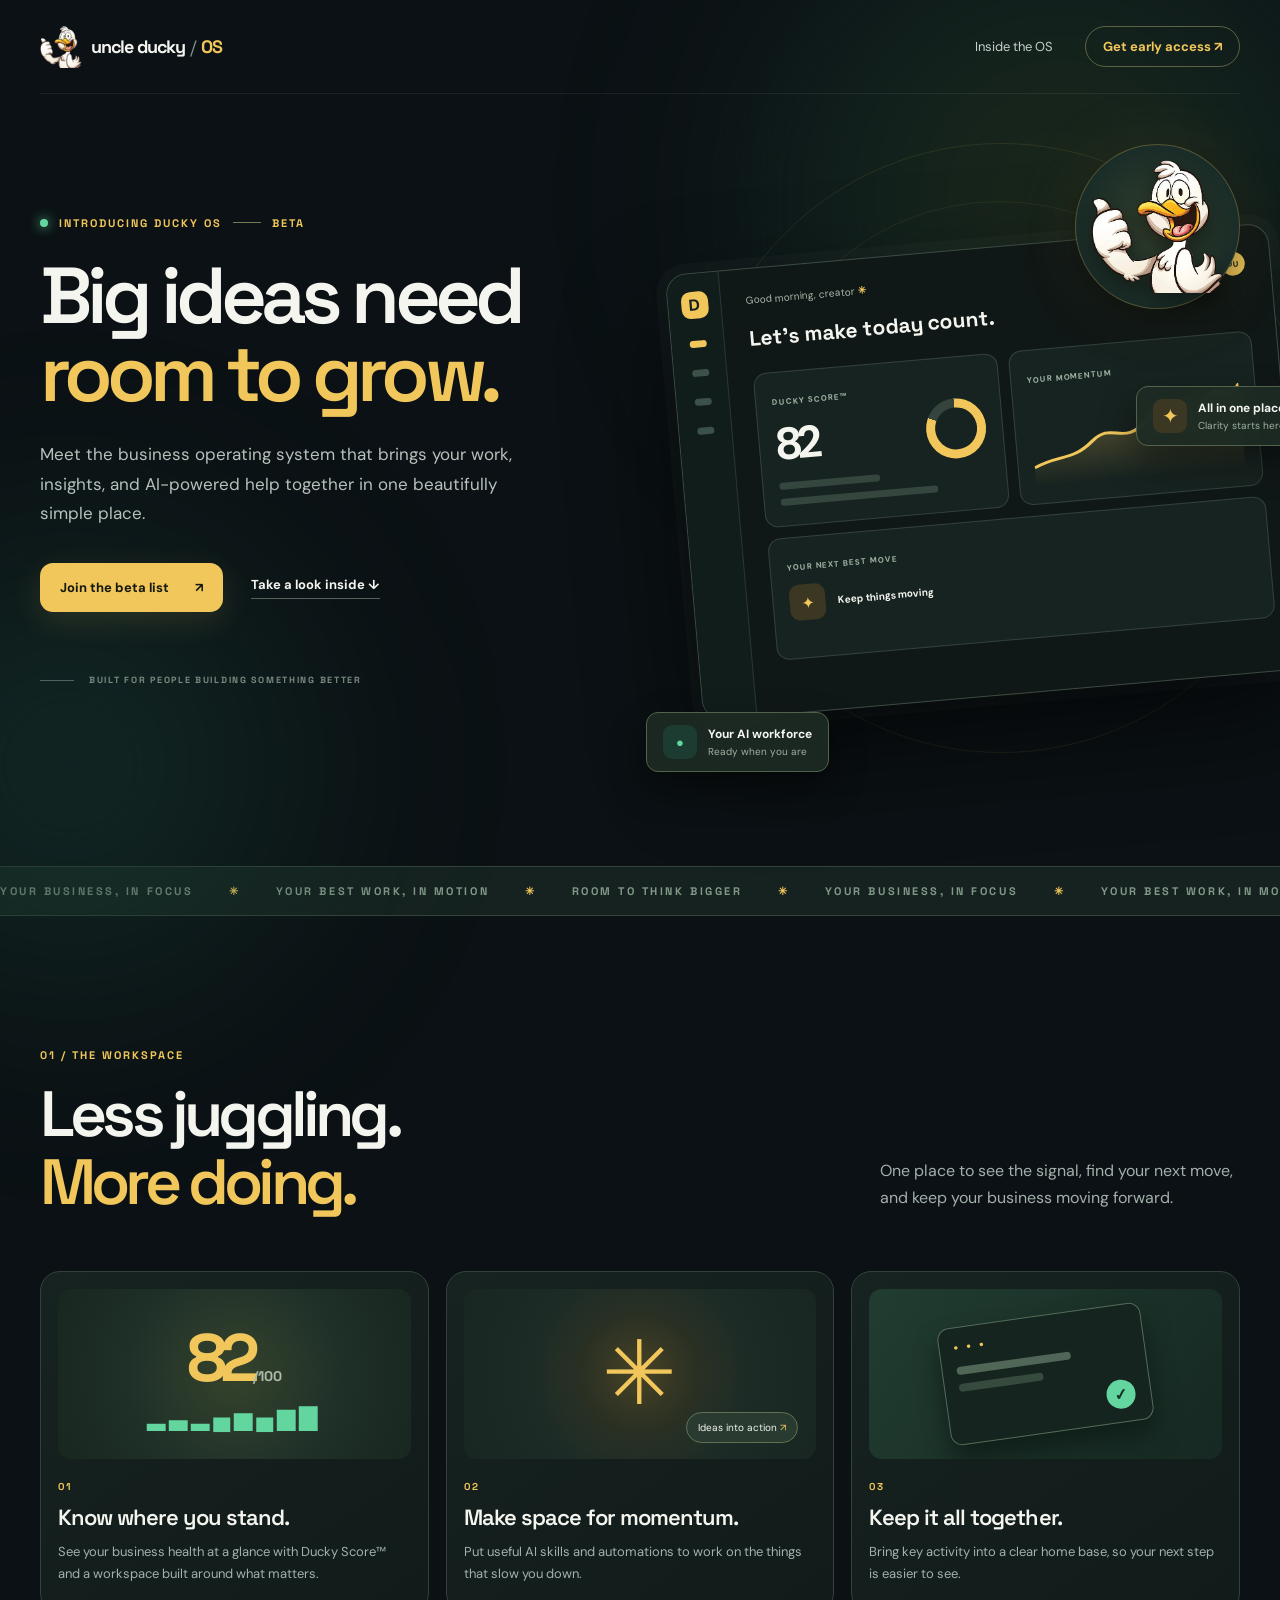
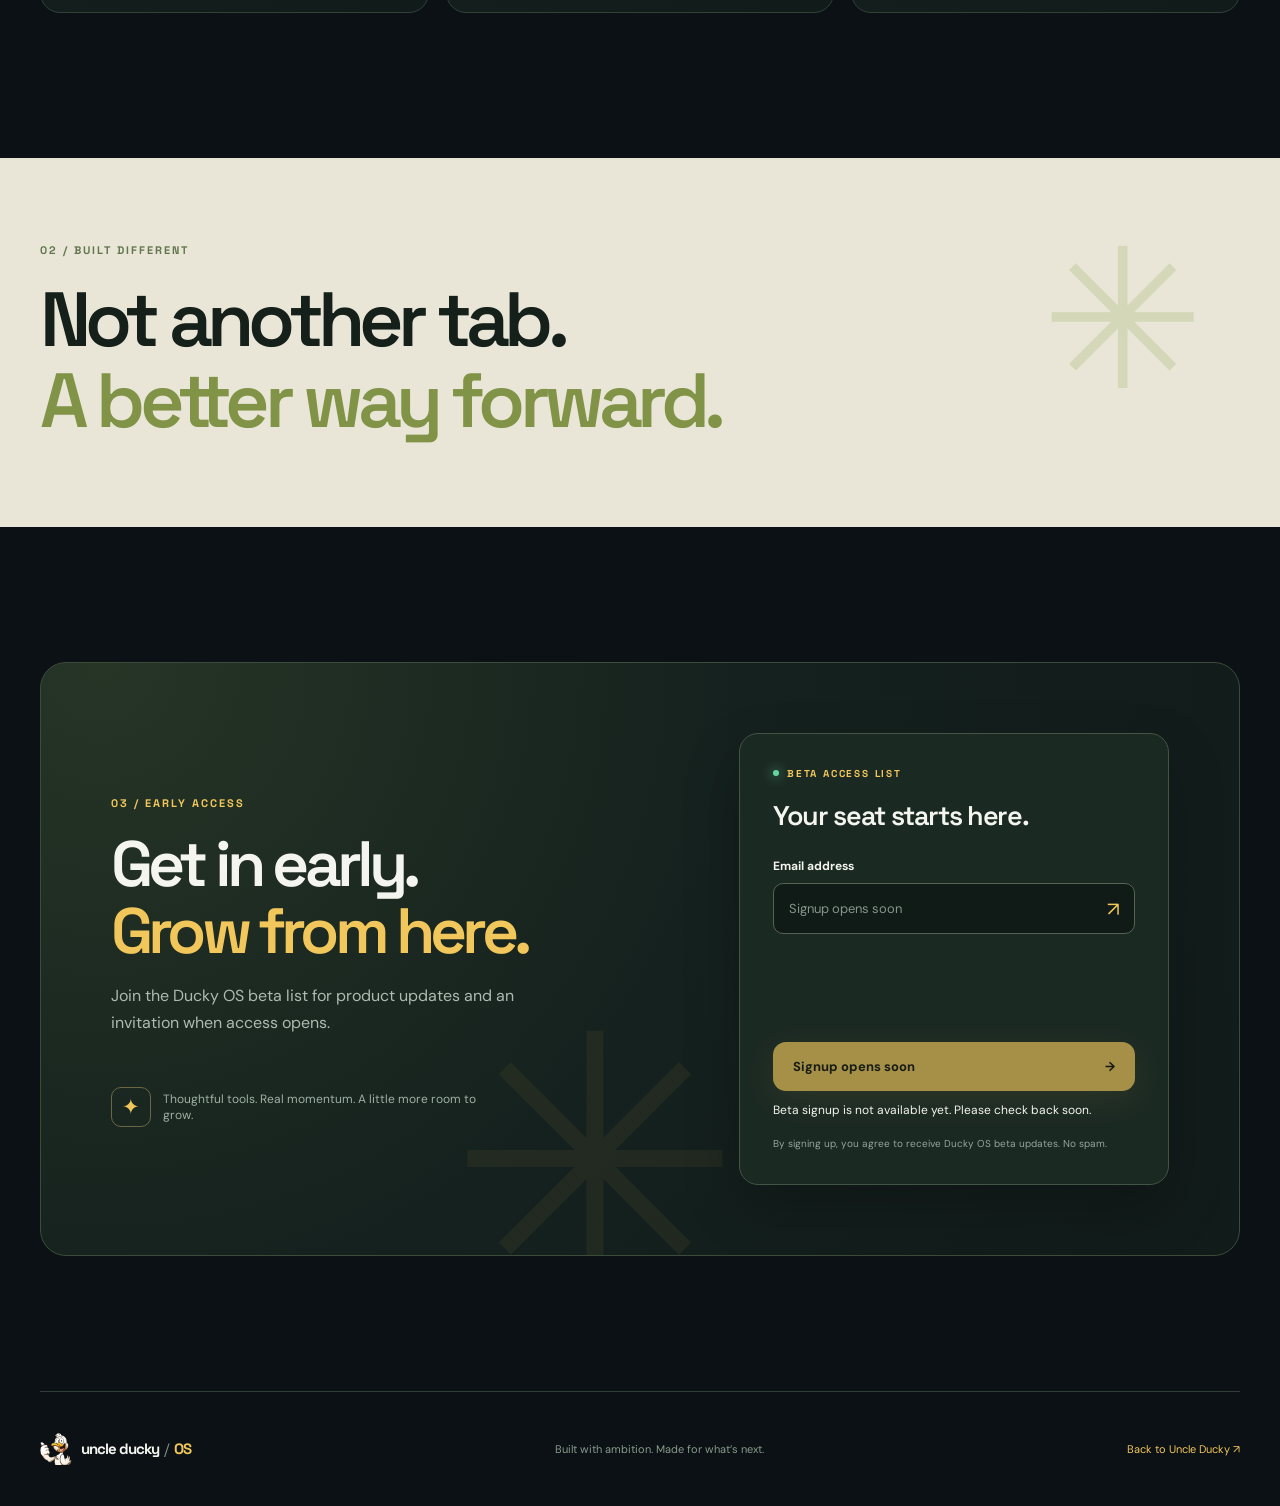
==== ducky-os/index.html @ ceed7034 "feat: publish Ducky OS beta landing page and homepage banner" ====
<!doctype html>
<html lang="en">
<head>
  <meta charset="utf-8">
  <meta name="viewport" content="width=device-width, initial-scale=1">
  <meta name="theme-color" content="#0b1114">
  <meta name="description" content="Meet Ducky OS: one calm command center for your business. Join the beta early access list.">
  <meta property="og:title" content="Ducky OS Beta | A little more room to grow">
  <meta property="og:description" content="Your business, finally in one place. Join the Ducky OS beta early access list.">
  <meta property="og:type" content="website">
  <meta property="og:url" content="https://uncleducky.org/ducky-os/">
  <title>Ducky OS Beta — A little more room to grow</title>
  <link rel="icon" href="/images/logo.ico" sizes="32x32">
  <link rel="preconnect" href="https://fonts.googleapis.com">
  <link rel="preconnect" href="https://fonts.gstatic.com" crossorigin>
  <link href="https://fonts.googleapis.com/css2?family=DM+Sans:wght@400;500;600;700&family=Space+Grotesk:wght@400;500;600;700&display=swap" rel="stylesheet">
  <link rel="stylesheet" href="./style.css">
  <script src="https://www.google.com/recaptcha/api.js" async defer></script>
  <script src="./signup.js" defer></script>
</head>
<body>
  <div class="ambient ambient-one" aria-hidden="true"></div>
  <div class="ambient ambient-two" aria-hidden="true"></div>
  <header class="site-header wrap">
    <a class="brand" href="/" aria-label="Uncle Ducky home"><img src="/images/logo.png" width="42" height="42" alt=""><span>uncle ducky<span class="brand-separator">/</span><strong>OS</strong></span></a>
    <nav aria-label="Main navigation"><a href="#inside">Inside the OS</a><a href="#early-access" class="nav-cta">Get early access <span aria-hidden="true">↗</span></a></nav>
  </header>
  <main>
    <section class="hero wrap" aria-labelledby="hero-title">
      <div class="hero-copy">
        <div class="eyebrow"><span class="live-dot"></span> INTRODUCING DUCKY OS <span class="eyebrow-rule"></span> BETA</div>
        <h1 id="hero-title">Big ideas need <em>room to grow.</em></h1>
        <p class="hero-lead">Meet the business operating system that brings your work, insights, and AI-powered help together in one beautifully simple place.</p>
        <div class="hero-actions"><a class="button button-gold" href="#early-access">Join the beta list <span aria-hidden="true">↗</span></a><a class="text-link" href="#inside">Take a look inside <span aria-hidden="true">↓</span></a></div>
        <div class="hero-footnote"><span class="footnote-line"></span> BUILT FOR PEOPLE BUILDING SOMETHING BETTER</div>
      </div>
      <div class="hero-art" aria-label="Illustration of the Ducky OS workspace">
        <div class="orbit orbit-one"></div><div class="orbit orbit-two"></div>
        <div class="hero-mascot"><img src="/images/logo.png" alt="Uncle Ducky mascot" width="196" height="196"></div>
        <div class="float-card float-card-a"><span class="float-icon">✦</span><span><strong>All in one place</strong><small>Clarity starts here</small></span></div>
        <div class="float-card float-card-b"><span class="float-icon float-icon-green">●</span><span><strong>Your AI workforce</strong><small>Ready when you are</small></span></div>
        <div class="dashboard-preview" aria-hidden="true">
          <div class="preview-rail"><span class="rail-logo">D</span><i></i><i></i><i></i><i></i></div>
          <div class="preview-main"><div class="preview-top"><span>Good morning, creator <b>✳</b></span><span class="preview-avatar">DU</span></div><div class="preview-greeting">Let's make today count.</div><div class="preview-grid"><div class="preview-panel preview-score"><small>DUCKY SCORE™</small><div class="score-figure"><span>82</span><span class="score-ring"></span></div><div class="skeleton short"></div><div class="skeleton"></div></div><div class="preview-panel preview-chart"><small>YOUR MOMENTUM</small><svg viewBox="0 0 180 100" preserveAspectRatio="none"><defs><linearGradient id="chart-fill" x1="0" x2="0" y1="0" y2="1"><stop stop-color="#f1c75b" stop-opacity=".35"/><stop offset="1" stop-color="#f1c75b" stop-opacity="0"/></linearGradient></defs><path d="M0 81 C22 69 32 78 51 59 S77 69 99 42 S126 52 147 29 S165 38 180 14 L180 100 L0 100Z" fill="url(#chart-fill)"/><path d="M0 81 C22 69 32 78 51 59 S77 69 99 42 S126 52 147 29 S165 38 180 14" fill="none" stroke="#f1c75b" stroke-width="3"/></svg></div><div class="preview-panel preview-wide"><small>YOUR NEXT BEST MOVE</small><div class="wide-content"><span class="wide-spark">✦</span><span><b>Keep things moving</b><span class="skeleton"></span></span></div></div></div></div>
        </div>
      </div>
    </section>
    <div class="marquee" aria-label="Ducky OS brings clarity, momentum, and useful AI together"><div>YOUR BUSINESS, IN FOCUS <span>✳</span> YOUR BEST WORK, IN MOTION <span>✳</span> ROOM TO THINK BIGGER <span>✳</span> YOUR BUSINESS, IN FOCUS <span>✳</span> YOUR BEST WORK, IN MOTION <span>✳</span> ROOM TO THINK BIGGER <span>✳</span></div></div>
    <section id="inside" class="features wrap" aria-labelledby="features-title"><div class="section-intro"><span class="section-label">01 / THE WORKSPACE</span><h2 id="features-title">Less juggling.<br><em>More doing.</em></h2><p>One place to see the signal, find your next move, and keep your business moving forward.</p></div><div class="feature-grid"><article class="feature-card"><div class="feature-visual feature-visual-score"><span class="mini-score">82<span>/100</span></span><span class="mini-chart">▂▃▂▄▅▄▆▇</span></div><span class="feature-number">01</span><h3>Know where you stand.</h3><p>See your business health at a glance with Ducky Score™ and a workspace built around what matters.</p></article><article class="feature-card"><div class="feature-visual feature-visual-ai"><span class="ai-star">✳</span><span class="ai-pill">Ideas into action <span>↗</span></span></div><span class="feature-number">02</span><h3>Make space for momentum.</h3><p>Put useful AI skills and automations to work on the things that slow you down.</p></article><article class="feature-card"><div class="feature-visual feature-visual-calm"><div class="calm-window"><span class="calm-dots">● ● ●</span><span class="calm-line"></span><span class="calm-line calm-line-two"></span><span class="calm-check">✓</span></div></div><span class="feature-number">03</span><h3>Keep it all together.</h3><p>Bring key activity into a clear home base, so your next step is easier to see.</p></article></div></section>
    <section class="statement"><div class="wrap statement-inner"><span class="section-label">02 / BUILT DIFFERENT</span><p>Not another tab.<br><em>A better way forward.</em></p><span class="statement-star" aria-hidden="true">✳</span></div></section>
    <section id="early-access" class="signup-section wrap" aria-labelledby="signup-title"><div class="signup-panel"><div class="signup-copy"><span class="section-label">03 / EARLY ACCESS</span><h2 id="signup-title">Get in early.<br><em>Grow from here.</em></h2><p>Join the Ducky OS beta list for product updates and an invitation when access opens.</p><div class="signup-detail"><span class="detail-icon">✦</span><span>Thoughtful tools. Real momentum. A little more room to grow.</span></div></div><div class="signup-form-card"><span class="form-topline"><span class="live-dot"></span> BETA ACCESS LIST</span><h3>Your seat starts here.</h3><form id="beta-form" novalidate><label for="beta-email">Email address</label><div class="input-wrap"><input id="beta-email" name="email" type="email" autocomplete="email" inputmode="email" placeholder="Signup opens soon" disabled required maxlength="254"><span aria-hidden="true">↗</span></div><div class="honeypot" aria-hidden="true"><label for="beta-company-url">Company website</label><input id="beta-company-url" name="company_url" type="text" tabindex="-1" autocomplete="off"></div><div class="captcha-wrap"><div class="g-recaptcha" data-sitekey="6LerRdQsAAAAAHWOq9WckGZ8N4dUwdqrEQhuVvh0"></div></div><button class="button button-gold form-button" type="submit" disabled>Signup opens soon <span aria-hidden="true">→</span></button><p id="form-status" class="form-status" role="status" aria-live="polite">Beta signup is not available yet. Please check back soon.</p><p class="form-note">By signing up, you agree to receive Ducky OS beta updates. No spam.</p></form></div></div></section>
  </main>
  <footer class="footer wrap"><a class="brand" href="/" aria-label="Uncle Ducky home"><img src="/images/logo.png" width="32" height="32" alt=""><span>uncle ducky<span class="brand-separator">/</span><strong>OS</strong></span></a><span>Built with ambition. Made for what’s next.</span><a href="/">Back to Uncle Ducky ↗</a></footer>
</body>
</html>
---- ducky-os/style.css ----
:root {
  --bg:#0b1114;
  --surface:#121b1e;
  --surface2:#172326;
  --line:#29383a;
  --text:#f4f5ef;
  --muted:#a3b0ab;
  --gold:#f1c75b;
  --green:#63d6a0
}

* {
  box-sizing:border-box
}

html {
  scroll-behavior:smooth
}

body {
  margin:0;
  background:var(--bg);
  color:var(--text);
  font-family:'DM Sans',sans-serif;
  overflow-x:hidden
}

a {
  color:inherit;
  text-decoration:none
}

button,input {
  font:inherit
}

button {
  cursor:pointer
}

.wrap {
  width:min(1240px,calc(100% - 80px));
  margin-inline:auto
}

.ambient {
  position:absolute;
  pointer-events:none;
  filter:blur(80px);
  opacity:.65
}

.ambient-one {
  top:-180px;
  right:-180px;
  width:800px;
  height:760px;
  background:radial-gradient(circle,#29351b 0%,#152b25 39%,transparent 69%)
}

.ambient-two {
  top:440px;
  left:-320px;
  width:780px;
  height:650px;
  background:radial-gradient(circle,#173a32 0%,transparent 65%)
}

.site-header {
  position:relative;
  z-index:5;
  display:flex;
  justify-content:space-between;
  align-items:center;
  height:94px;
  border-bottom:1px solid rgba(255,255,255,.07)
}

.brand {
  display:flex;
  align-items:center;
  gap:9px;
  font-family:'Space Grotesk',sans-serif;
  font-size:18px;
  font-weight:700;
  letter-spacing:-.065em;
  white-space:nowrap
}

.brand img {
  object-fit:contain
}

.brand strong {
  color:var(--gold)
}

.brand-separator {
  margin:0 5px;
  color:#7e8d83;
  font-weight:400
}

.site-header nav {
  display:flex;
  align-items:center;
  gap:32px;
  font-size:13px;
  color:#c7d0c9
}

.site-header nav>a:first-child:hover,.footer a:last-child:hover {
  color:var(--gold)
}

.nav-cta {
  padding:11px 17px;
  border:1px solid #5e6346;
  border-radius:999px;
  color:var(--gold);
  font-weight:700;
  transition:background .2s
}

.nav-cta:hover {
  background:#22291e
}

.hero {
  position:relative;
  z-index:1;
  min-height:735px;
  display:grid;
  grid-template-columns:48% 52%;
  align-items:center;
  gap:10px;
  padding-block:42px 80px
}

.hero-copy {
  position:relative;
  z-index:3;
  padding-bottom:20px
}

.eyebrow,.section-label,.form-topline,.hero-footnote {
  color:var(--gold);
  font-family:'Space Grotesk',sans-serif;
  font-size:11px;
  font-weight:700;
  letter-spacing:.18em
}

.eyebrow {
  display:flex;
  align-items:center;
  gap:11px;
  white-space:nowrap
}

.live-dot {
  width:8px;
  height:8px;
  border-radius:50%;
  background:var(--green);
  box-shadow:0 0 12px var(--green);
  display:inline-block;
  flex:none
}

.eyebrow-rule {
  height:1px;
  width:28px;
  background:#757b54
}

.hero h1,.section-intro h2,.signup-copy h2 {
  font-family:'Space Grotesk',sans-serif;
  letter-spacing:-.075em;
  font-weight:600
}

.hero h1 {
  font-size:clamp(66px,6.2vw,104px);
  line-height:.99;
  margin:27px 0 26px;
  max-width:690px
}

.hero h1 em,.section-intro h2 em,.statement em,.signup-copy h2 em {
  font-style:normal;
  color:var(--gold)
}

.hero-lead {
  max-width:500px;
  color:#b5c2bc;
  font-size:17px;
  line-height:1.75;
  margin:0
}

.hero-actions {
  display:flex;
  align-items:center;
  gap:28px;
  margin-top:34px
}

.button {
  border:0;
  border-radius:13px;
  display:inline-flex;
  align-items:center;
  justify-content:space-between;
  gap:26px;
  padding:16px 20px;
  font-size:13px;
  font-weight:700;
  transition:transform .2s,box-shadow .2s,background .2s
}

.button:hover {
  transform:translateY(-3px)
}

.button-gold {
  color:#15180e;
  background:var(--gold);
  box-shadow:0 9px 32px rgba(241,199,91,.13)
}

.button-gold:hover {
  background:#ffda73;
  box-shadow:0 13px 38px rgba(241,199,91,.24)
}

.text-link {
  font-size:13px;
  font-weight:700;
  border-bottom:1px solid #57615b;
  padding-bottom:5px
}

.text-link:hover {
  color:var(--gold)
}

.hero-footnote {
  display:flex;
  align-items:center;
  gap:15px;
  margin-top:62px;
  color:#798a80;
  font-size:9px;
  letter-spacing:.19em
}

.footnote-line {
  height:1px;
  width:34px;
  background:#51605a
}

.hero-art {
  position:relative;
  min-height:650px;
  transform:translateX(20px)
}

.orbit {
  position:absolute;
  border:1px solid rgba(241,199,91,.1);
  border-radius:50%;
  left:8%;
  top:1%;
  width:610px;
  height:610px
}

.orbit-two {
  width:495px;
  height:495px;
  left:17%;
  top:10%;
  border-color:rgba(241,199,91,.08)
}

.hero-mascot {
  position:absolute;
  z-index:4;
  top:8px;
  right:30px;
  width:165px;
  height:165px;
  display:grid;
  place-items:center;
  border:1px solid rgba(241,199,91,.28);
  border-radius:50%;
  background:radial-gradient(circle,#33402c,#1b2d28 68%,#111e1d);
  box-shadow:0 15px 45px rgba(0,0,0,.38),0 0 70px rgba(241,199,91,.1);
  animation:float 5s ease-in-out infinite
}

.hero-mascot img {
  width:133px;
  height:133px;
  object-fit:contain;
  filter:drop-shadow(0 10px 10px rgba(0,0,0,.4))
}

.dashboard-preview {
  position:absolute;
  z-index:2;
  top:112px;
  left:6%;
  width:605px;
  height:448px;
  display:flex;
  overflow:hidden;
  border:1px solid #3b4b41;
  border-radius:21px;
  background:#101817;
  box-shadow:0 40px 100px rgba(0,0,0,.58),0 0 0 10px rgba(255,255,255,.025);
  transform:rotate(-5deg)
}

.preview-rail {
  width:53px;
  flex:none;
  border-right:1px solid #293833;
  background:#111d1b;
  display:flex;
  align-items:center;
  flex-direction:column;
  gap:22px;
  padding-top:18px
}

.rail-logo {
  display:grid;
  place-items:center;
  width:27px;
  height:27px;
  border-radius:9px;
  background:var(--gold);
  color:#17201a;
  font-weight:800
}

.preview-rail i {
  width:17px;
  height:7px;
  border-radius:7px;
  background:#3b5149
}

.preview-rail i:nth-child(2) {
  background:var(--gold)
}

.preview-main {
  padding:25px;
  min-width:0;
  width:100%
}

.preview-top {
  display:flex;
  justify-content:space-between;
  color:#a8b9ac;
  font-size:10px
}

.preview-top b {
  color:var(--gold)
}

.preview-avatar {
  display:grid;
  place-items:center;
  width:24px;
  height:24px;
  border-radius:50%;
  background:var(--gold);
  color:#142019;
  font-size:8px;
  font-weight:800
}

.preview-greeting {
  font-family:'Space Grotesk';
  font-size:21px;
  font-weight:700;
  margin:7px 0 22px
}

.preview-grid {
  display:grid;
  grid-template-columns:1fr 1fr;
  grid-template-rows:155px 122px;
  gap:11px
}

.preview-panel {
  padding:16px;
  background:#172320;
  border:1px solid #33423b;
  border-radius:13px;
  overflow:hidden
}

.preview-panel small {
  font-size:8px;
  font-weight:800;
  letter-spacing:.12em;
  color:#9eb0a3
}

.score-figure {
  display:flex;
  align-items:center;
  justify-content:space-between;
  margin-top:4px
}

.score-figure>span:first-child {
  font-size:45px;
  font-weight:700;
  letter-spacing:-.08em
}

.score-ring {
  width:60px;
  height:60px;
  border-radius:50%;
  background:conic-gradient(var(--gold) 82%,#35443d 0);
  display:grid;
  place-items:center
}

.score-ring:after {
  content:'';
  width:42px;
  height:42px;
  border-radius:50%;
  background:#172320
}

.skeleton {
  width:75%;
  height:7px;
  border-radius:8px;
  background:#35463e;
  margin-top:9px
}

.skeleton.short {
  width:48%
}

.preview-chart svg {
  width:100%;
  height:99px
}

.preview-wide {
  grid-column:span 2
}

.wide-content {
  display:flex;
  align-items:center;
  gap:12px;
  margin-top:10px
}

.wide-content b {
  display:block;
  font-size:10px
}

.wide-spark {
  display:grid;
  place-items:center;
  width:36px;
  height:36px;
  border-radius:10px;
  background:#3b3723;
  color:var(--gold)
}

.float-card {
  position:absolute;
  z-index:5;
  display:flex;
  align-items:center;
  gap:11px;
  padding:12px 16px;
  border:1px solid #52634b;
  border-radius:12px;
  background:rgba(29,43,36,.94);
  box-shadow:0 16px 35px rgba(0,0,0,.4);
  backdrop-filter:blur(10px)
}

.float-card strong {
  display:block;
  font-size:12px
}

.float-card small {
  display:block;
  margin-top:3px;
  font-size:10px;
  color:#a0b0a2
}

.float-icon {
  display:grid;
  place-items:center;
  width:34px;
  height:34px;
  border-radius:9px;
  background:#3b3723;
  color:var(--gold);
  font-size:20px
}

.float-icon-green {
  background:#1c3b31;
  color:var(--green);
  font-size:13px
}

.float-card-a {
  top:250px;
  right:-32px
}

.float-card-b {
  bottom:14px;
  left:0
}

.marquee {
  overflow:hidden;
  border-top:1px solid #33443a;
  border-bottom:1px solid #33443a;
  background:#15221f;
  color:#829989;
  font:700 11px 'Space Grotesk',sans-serif;
  letter-spacing:.23em;
  white-space:nowrap
}

.marquee>div {
  width:max-content;
  padding:17px 0;
  animation:marquee 40s linear infinite
}

.marquee span {
  color:var(--gold);
  padding:0 30px
}

.features {
  padding-block:132px 145px
}

.section-intro {
  display:grid;
  grid-template-columns:1fr 1fr;
  align-items:end;
  position:relative
}

.section-intro .section-label {
  grid-column:span 2
}

.section-intro h2,.signup-copy h2 {
  font-size:clamp(54px,5vw,78px);
  line-height:1.06;
  margin:19px 0 0
}

.section-intro p {
  max-width:360px;
  color:var(--muted);
  line-height:1.7;
  margin:0 0 5px auto
}

.feature-grid {
  display:grid;
  grid-template-columns:repeat(3,1fr);
  gap:17px;
  margin-top:54px
}

.feature-card {
  border:1px solid #32423a;
  border-radius:20px;
  background:linear-gradient(145deg,#172320,#111b1a);
  padding:17px 17px 27px;
  min-width:0;
  transition:transform .2s,border-color .2s
}

.feature-card:hover {
  transform:translateY(-6px);
  border-color:#6d7049
}

.feature-visual {
  height:170px;
  border-radius:13px;
  display:flex;
  align-items:center;
  justify-content:center;
  position:relative;
  overflow:hidden
}

.feature-visual-score {
  background:radial-gradient(circle at 50% 50%,#35432b,#1f3029 55%,#182720);
  flex-direction:column
}

.mini-score {
  font-size:67px;
  font-family:'Space Grotesk';
  font-weight:700;
  letter-spacing:-.1em;
  color:var(--gold)
}

.mini-score span {
  font-size:14px;
  letter-spacing:0;
  color:#afbcae
}

.mini-chart {
  font-size:24px;
  color:var(--green);
  letter-spacing:4px
}

.feature-visual-ai {
  background:radial-gradient(circle,#393722,#1c2b26 57%,#192621)
}

.ai-star {
  font-size:89px;
  color:var(--gold);
  text-shadow:0 0 45px rgba(241,199,91,.3);
  animation:spin 30s linear infinite
}

.ai-pill {
  position:absolute;
  right:18px;
  bottom:16px;
  background:#293b31;
  border:1px solid #607052;
  border-radius:999px;
  padding:8px 11px;
  font-size:10px
}

.ai-pill span {
  color:var(--gold)
}

.feature-visual-calm {
  background:linear-gradient(125deg,#213c31,#162922)
}

.calm-window {
  width:205px;
  height:118px;
  transform:rotate(-8deg);
  border:1px solid #526c59;
  border-radius:12px;
  background:#16241f;
  padding:14px;
  box-shadow:0 16px 25px #101e19
}

.calm-dots {
  display:block;
  color:var(--gold);
  letter-spacing:3px;
  font-size:8px
}

.calm-line {
  display:block;
  width:115px;
  height:8px;
  border-radius:8px;
  background:#506657;
  margin-top:15px
}

.calm-line-two {
  width:85px;
  margin-top:9px;
  background:#364b3e
}

.calm-check {
  position:absolute;
  right:15px;
  bottom:13px;
  width:29px;
  height:29px;
  border-radius:50%;
  display:grid;
  place-items:center;
  background:var(--green);
  color:#173125;
  font-weight:800
}

.feature-number {
  display:block;
  margin:21px 0 10px;
  color:var(--gold);
  font:700 10px 'Space Grotesk';
  letter-spacing:.2em
}

.feature-card h3 {
  font:600 22px 'Space Grotesk';
  letter-spacing:-.045em;
  margin:0 0 10px
}

.feature-card p {
  font-size:13px;
  line-height:1.7;
  color:var(--muted);
  margin:0
}

.statement {
  background:#e9e6d7;
  color:#15201a;
  overflow:hidden
}

.statement-inner {
  position:relative;
  padding-block:80px 85px
}

.statement .section-label {
  color:#61764d
}

.statement p {
  font:600 clamp(47px,6vw,92px)/1.06 'Space Grotesk';
  letter-spacing:-.075em;
  margin:20px 0 0
}

.statement em {
  color:#819347
}

.statement-star {
  position:absolute;
  right:3%;
  top:18%;
  font-size:195px;
  color:#d4d7b8;
  line-height:1
}

.signup-section {
  padding-block:135px
}

.signup-panel {
  position:relative;
  display:grid;
  grid-template-columns:1fr 430px;
  gap:70px;
  align-items:center;
  padding:70px;
  border:1px solid #3b4c3a;
  border-radius:26px;
  background:radial-gradient(circle at 5% 0,#263526,#15211e 50%,#111b1a);
  overflow:hidden
}

.signup-panel:after {
  content:'✳';
  position:absolute;
  left:34%;
  bottom:-140px;
  font-size:350px;
  color:rgba(241,199,91,.055);
  pointer-events:none
}

.signup-copy {
  position:relative;
  z-index:1
}

.signup-copy p {
  max-width:420px;
  line-height:1.7;
  color:#acbbb0
}

.signup-detail {
  display:flex;
  gap:12px;
  align-items:center;
  max-width:370px;
  margin-top:50px;
  color:#9eb0a3;
  font-size:12px
}

.detail-icon {
  display:grid;
  place-items:center;
  width:40px;
  height:40px;
  flex:none;
  border:1px solid #6c6743;
  border-radius:10px;
  color:var(--gold);
  font-size:21px
}

.signup-form-card {
  position:relative;
  z-index:2;
  padding:33px;
  border:1px solid #425446;
  border-radius:19px;
  background:#1b2923;
  box-shadow:0 24px 55px rgba(0,0,0,.23)
}

.form-topline {
  display:flex;
  align-items:center;
  gap:8px;
  font-size:10px
}

.form-topline .live-dot {
  width:6px;
  height:6px
}

.signup-form-card h3 {
  font:600 27px 'Space Grotesk';
  letter-spacing:-.05em;
  margin:18px 0 25px
}

.signup-form-card label {
  display:block;
  font-size:12px;
  font-weight:700;
  margin-bottom:9px
}

.input-wrap {
  position:relative
}

.input-wrap input {
  width:100%;
  background:#101b18;
  border:1px solid #526454;
  border-radius:10px;
  color:var(--text);
  padding:16px 40px 16px 15px;
  outline:0;
  font-size:13px
}

.input-wrap input:focus {
  border-color:var(--gold);
  box-shadow:0 0 0 3px rgba(241,199,91,.15)
}

.input-wrap input::placeholder {
  color:#85958a
}

.input-wrap>span {
  position:absolute;
  right:15px;
  top:13px;
  color:var(--gold);
  font-size:20px
}

.form-button {
  width:100%;
  margin-top:14px
}

.form-button:disabled {
  opacity:.65;
  cursor:wait
}

.form-status {
  min-height:0;
  font-size:12px;
  line-height:1.5;
  margin:10px 0 0
}

.form-status:empty {
  display:none
}

.form-status[data-state='error'] {
  color:#ffaaa1
}

.form-status[data-state='success'] {
  color:var(--green)
}

.form-note {
  font-size:10px;
  color:#94a59a;
  line-height:1.5;
  margin:17px 0 0
}

.honeypot {
  position:absolute;
  width:1px;
  height:1px;
  overflow:hidden;
  clip-path:inset(50%)
}

.footer {
  min-height:115px;
  display:flex;
  align-items:center;
  justify-content:space-between;
  gap:20px;
  border-top:1px solid #2e3e37;
  color:#899b8d;
  font-size:11px
}

.footer .brand {
  color:var(--text);
  font-size:15px
}

.footer a:last-child {
  color:var(--gold)
}

@keyframes float {
  50% {
    transform:translateY(-12px)
  }
}

@keyframes spin {
  to {
    transform:rotate(360deg)
  }
}

@keyframes marquee {
  to {
    transform:translateX(-50%)
  }
}

@media(max-width:1100px) {
  .hero {
    grid-template-columns:1fr;
    padding-top:75px
  }
  .hero-copy {
    max-width:650px
  }
  .hero-art {
    width:670px;
    max-width:100%;
    margin:0 auto;
    min-height:580px;
    transform:none
  }
  .dashboard-preview {
    width:min(605px,90%)
  }
  .float-card-a {
    right:0
  }
  .signup-panel {
    grid-template-columns:1fr 420px;
    gap:30px;
    padding:45px
  }
}

@media(max-width:720px) {
  .wrap {
    width:min(100% - 36px,560px)
  }
  .site-header {
    height:74px
  }
  .site-header nav>a:first-child {
    display:none
  }
  .brand {
    font-size:16px
  }
  .brand img {
    width:36px;
    height:36px
  }
  .hero {
    padding-top:68px;
    padding-bottom:50px;
    min-height:0
  }
  .hero h1 {
    font-size:clamp(56px,13vw,82px)
  }
  .hero-lead {
    font-size:15px
  }
  .hero-footnote {
    margin-top:40px
  }
  .hero-art {
    min-height:400px;
    width:100%;
    margin-top:40px
  }
  .orbit {
    width:390px;
    height:390px;
    left:0
  }
  .orbit-two {
    width:300px;
    height:300px
  }
  .hero-mascot {
    width:100px;
    height:100px;
    right:0;
    top:0
  }
  .hero-mascot img {
    width:85px;
    height:85px
  }
  .dashboard-preview {
    top:70px;
    left:1%;
    width:95%;
    height:290px;
    border-radius:13px
  }
  .preview-rail {
    width:38px;
    gap:15px
  }
  .preview-main {
    padding:14px
  }
  .preview-greeting {
    font-size:15px;
    margin-bottom:13px
  }
  .preview-grid {
    grid-template-rows:95px 70px;
    gap:6px
  }
  .preview-panel {
    padding:8px;
    border-radius:7px
  }
  .preview-panel small {
    font-size:6px
  }
  .score-figure>span:first-child {
    font-size:29px
  }
  .score-ring {
    width:32px;
    height:32px
  }
  .score-ring:after {
    width:22px;
    height:22px
  }
  .preview-chart svg {
    height:60px
  }
  .float-card {
    padding:7px 9px;
    gap:6px
  }
  .float-card strong {
    font-size:8px
  }
  .float-card small {
    font-size:7px
  }
  .float-icon {
    width:23px;
    height:23px;
    font-size:12px
  }
  .float-card-a {
    top:160px;
    right:-8px
  }
  .float-card-b {
    bottom:3px
  }
  .features {
    padding-block:80px
  }
  .section-intro {
    display:block
  }
  .section-intro h2,.signup-copy h2 {
    font-size:54px
  }
  .section-intro p {
    margin:20px 0 0
  }
  .feature-grid {
    grid-template-columns:1fr;
    margin-top:32px
  }
  .feature-visual {
    height:160px
  }
  .statement-inner {
    padding-block:65px
  }
  .statement-star {
    font-size:100px;
    top:7%;
    right:0
  }
  .signup-section {
    padding-block:80px
  }
  .signup-panel {
    display:block;
    padding:31px 20px
  }
  .signup-detail {
    margin-top:28px
  }
  .signup-form-card {
    margin-top:38px;
    padding:25px
  }
  .footer {
    flex-wrap:wrap;
    padding-block:22px;
    min-height:0
  }
  .footer>span {
    order:3;
    width:100%
  }
}

@media(max-width:420px) {
  .hero-actions {
    align-items:flex-start;
    flex-direction:column;
    gap:20px
  }
  .eyebrow {
    font-size:9px
  }
  .hero-art {
    min-height:340px
  }
  .dashboard-preview {
    height:265px
  }
  .float-card-b {
    bottom:0
  }
  .nav-cta {
    font-size:11px;
    padding:9px 11px
  }
}

@media(prefers-reduced-motion:reduce) {
  html {
    scroll-behavior:auto
  }
  *,*:before,*:after {
    animation-duration:.01ms!important;
    animation-iteration-count:1!important;
    transition-duration:.01ms!important
  }
}

.captcha-wrap {
  margin-top:16px;
  min-height:78px;
  overflow:hidden
}

@media(max-width:420px) {
  .captcha-wrap .g-recaptcha {
    transform:scale(.88);
    transform-origin:left top
  }
  .captcha-wrap {
    min-height:69px
  }
}
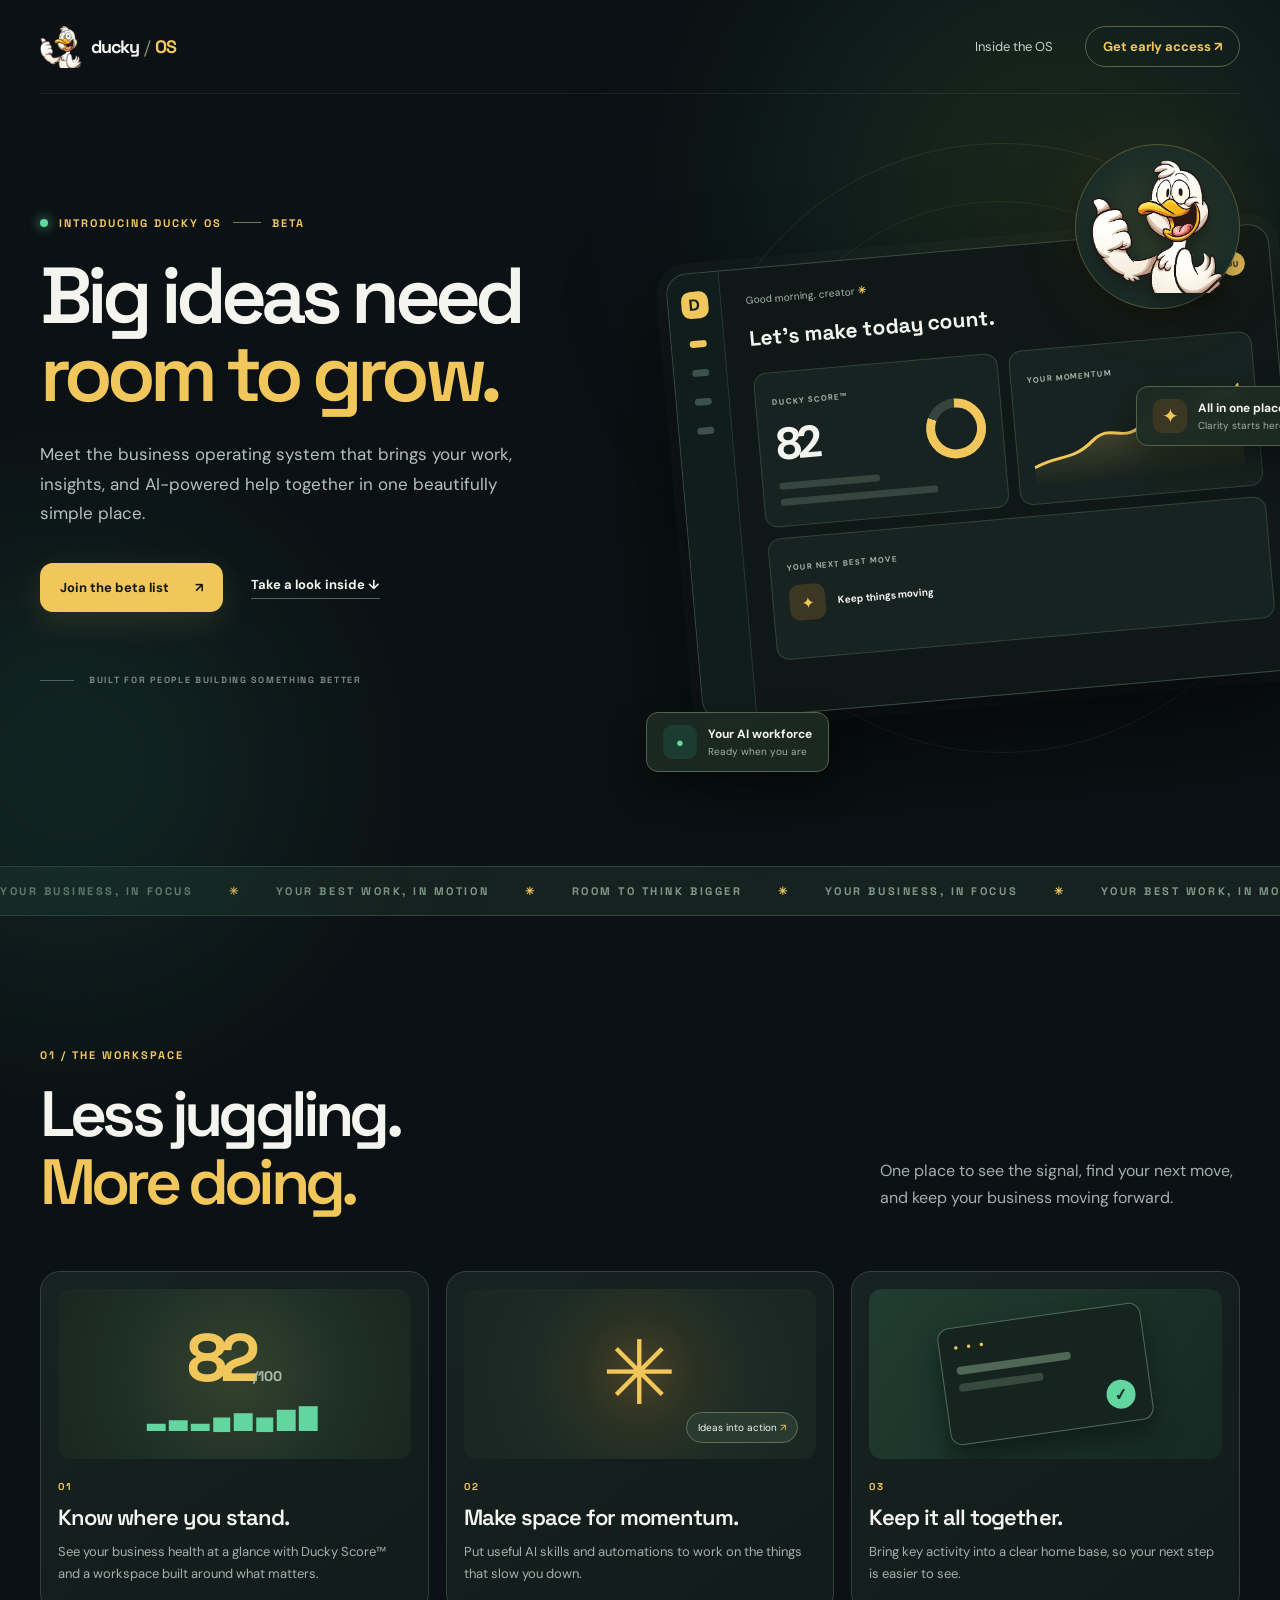
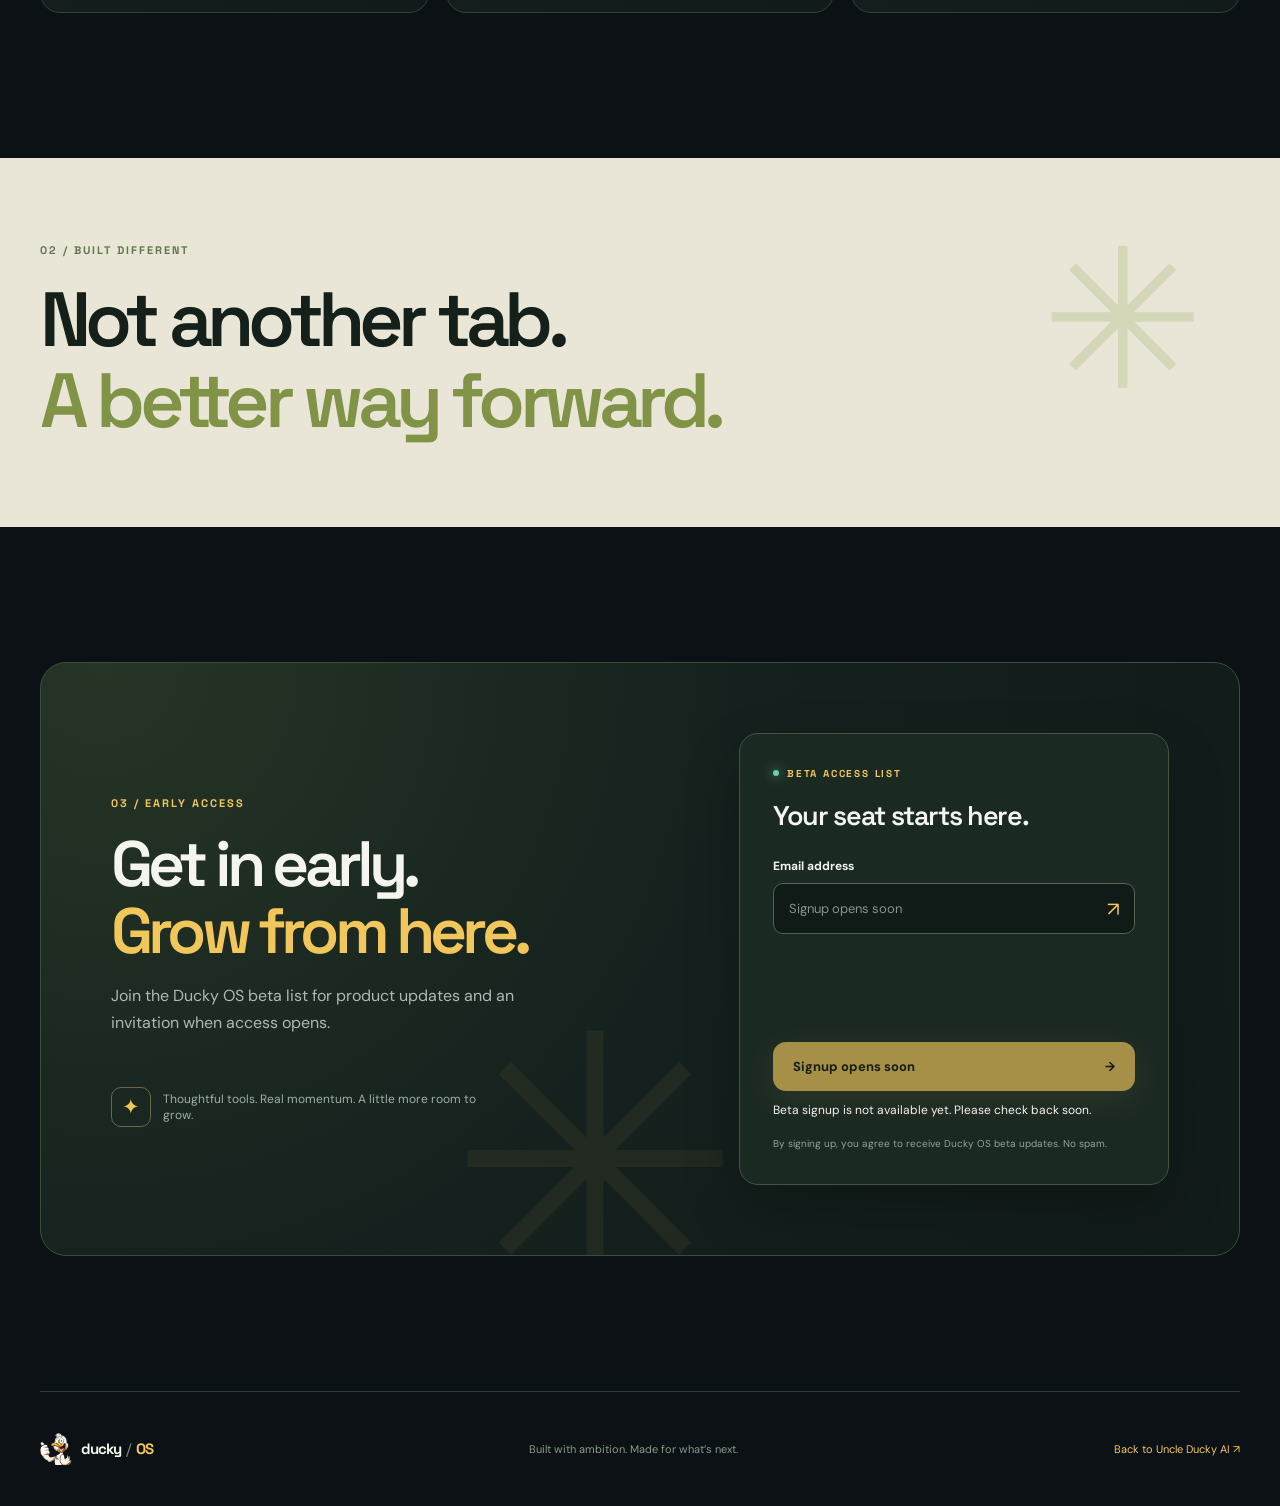
==== commit bff59d54: "Update Ducky OS beta branding" ====
--- a/ducky-os/index.html
+++ b/ducky-os/index.html
@@ -9,7 +9,7 @@
   <meta property="og:description" content="Your business, finally in one place. Join the Ducky OS beta early access list.">
   <meta property="og:type" content="website">
   <meta property="og:url" content="https://uncleducky.org/ducky-os/">
-  <title>Ducky OS Beta — A little more room to grow</title>
+  <title>Ducky OS Beta — Small business grit. 10x AI power</title>
   <link rel="icon" href="/images/logo.ico" sizes="32x32">
   <link rel="preconnect" href="https://fonts.googleapis.com">
   <link rel="preconnect" href="https://fonts.gstatic.com" crossorigin>
@@ -22,7 +22,7 @@
   <div class="ambient ambient-one" aria-hidden="true"></div>
   <div class="ambient ambient-two" aria-hidden="true"></div>
   <header class="site-header wrap">
-    <a class="brand" href="/" aria-label="Uncle Ducky home"><img src="/images/logo.png" width="42" height="42" alt=""><span>uncle ducky<span class="brand-separator">/</span><strong>OS</strong></span></a>
+    <a class="brand" href="/" aria-label="Uncle Ducky home"><img src="/images/logo.png" width="42" height="42" alt=""><span>ducky<span class="brand-separator">/</span><strong>OS</strong></span></a>
     <nav aria-label="Main navigation"><a href="#inside">Inside the OS</a><a href="#early-access" class="nav-cta">Get early access <span aria-hidden="true">↗</span></a></nav>
   </header>
   <main>
@@ -50,6 +50,6 @@
     <section class="statement"><div class="wrap statement-inner"><span class="section-label">02 / BUILT DIFFERENT</span><p>Not another tab.<br><em>A better way forward.</em></p><span class="statement-star" aria-hidden="true">✳</span></div></section>
     <section id="early-access" class="signup-section wrap" aria-labelledby="signup-title"><div class="signup-panel"><div class="signup-copy"><span class="section-label">03 / EARLY ACCESS</span><h2 id="signup-title">Get in early.<br><em>Grow from here.</em></h2><p>Join the Ducky OS beta list for product updates and an invitation when access opens.</p><div class="signup-detail"><span class="detail-icon">✦</span><span>Thoughtful tools. Real momentum. A little more room to grow.</span></div></div><div class="signup-form-card"><span class="form-topline"><span class="live-dot"></span> BETA ACCESS LIST</span><h3>Your seat starts here.</h3><form id="beta-form" novalidate><label for="beta-email">Email address</label><div class="input-wrap"><input id="beta-email" name="email" type="email" autocomplete="email" inputmode="email" placeholder="Signup opens soon" disabled required maxlength="254"><span aria-hidden="true">↗</span></div><div class="honeypot" aria-hidden="true"><label for="beta-company-url">Company website</label><input id="beta-company-url" name="company_url" type="text" tabindex="-1" autocomplete="off"></div><div class="captcha-wrap"><div class="g-recaptcha" data-sitekey="6LerRdQsAAAAAHWOq9WckGZ8N4dUwdqrEQhuVvh0"></div></div><button class="button button-gold form-button" type="submit" disabled>Signup opens soon <span aria-hidden="true">→</span></button><p id="form-status" class="form-status" role="status" aria-live="polite">Beta signup is not available yet. Please check back soon.</p><p class="form-note">By signing up, you agree to receive Ducky OS beta updates. No spam.</p></form></div></div></section>
   </main>
-  <footer class="footer wrap"><a class="brand" href="/" aria-label="Uncle Ducky home"><img src="/images/logo.png" width="32" height="32" alt=""><span>uncle ducky<span class="brand-separator">/</span><strong>OS</strong></span></a><span>Built with ambition. Made for what’s next.</span><a href="/">Back to Uncle Ducky ↗</a></footer>
+  <footer class="footer wrap"><a class="brand" href="/" aria-label="Uncle Ducky home"><img src="/images/logo.png" width="32" height="32" alt=""><span>ducky<span class="brand-separator">/</span><strong>OS</strong></span></a><span>Built with ambition. Made for what’s next.</span><a href="/">Back to Uncle Ducky AI ↗</a></footer>
 </body>
 </html>
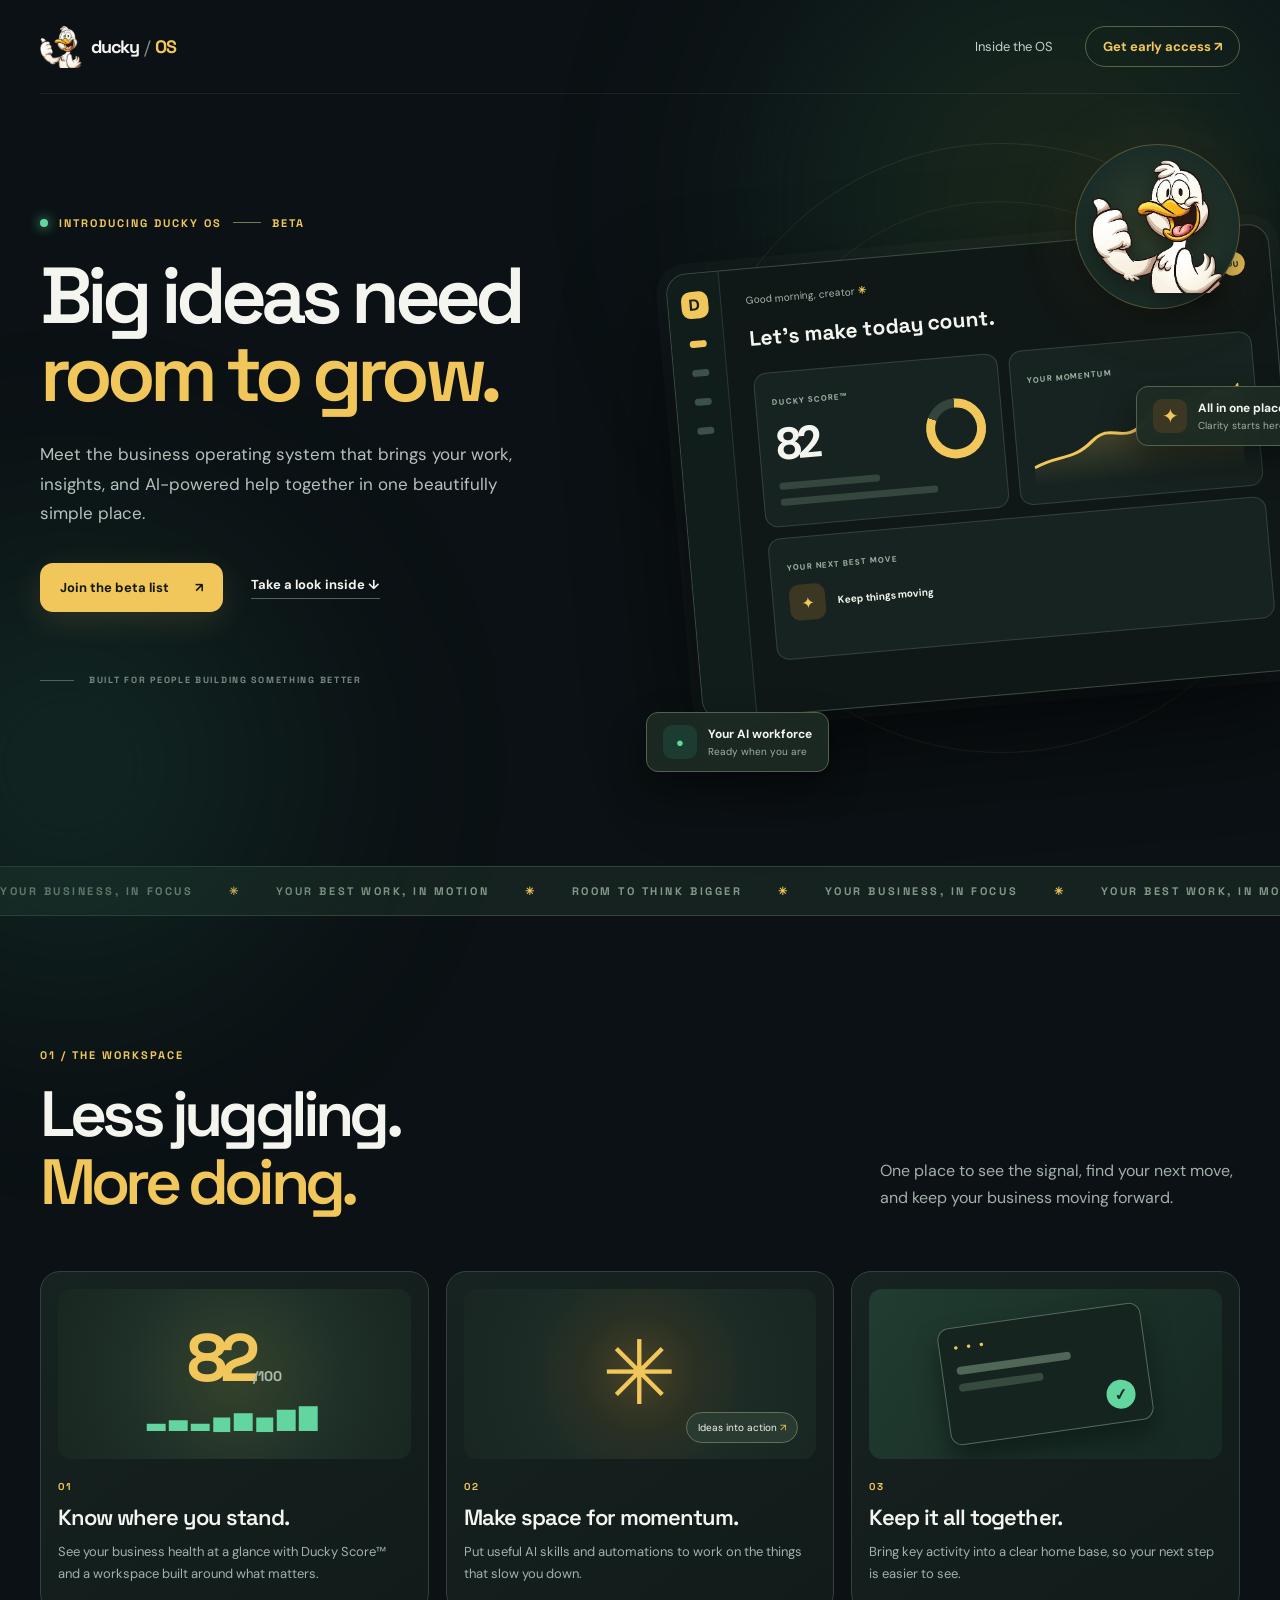
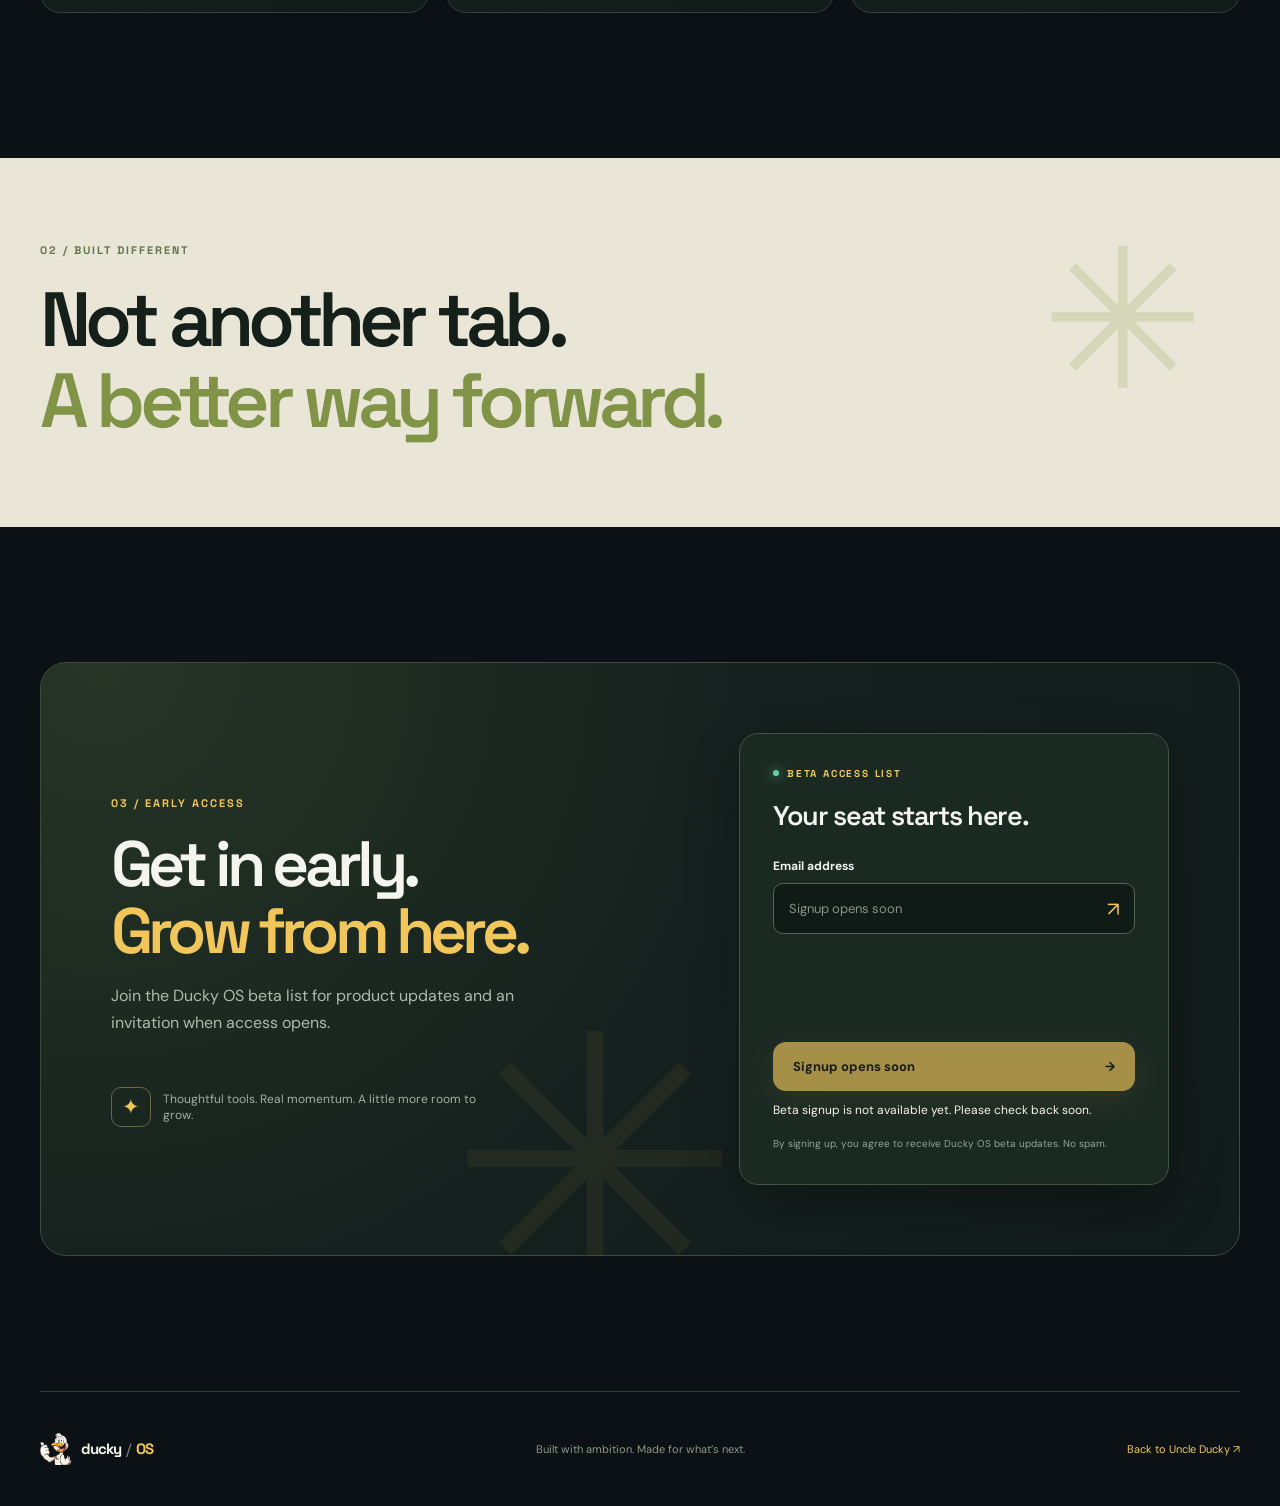
==== commit 2b7468d7: "Update footer text and links in index.html" ====
--- a/ducky-os/index.html
+++ b/ducky-os/index.html
@@ -50,6 +50,6 @@
     <section class="statement"><div class="wrap statement-inner"><span class="section-label">02 / BUILT DIFFERENT</span><p>Not another tab.<br><em>A better way forward.</em></p><span class="statement-star" aria-hidden="true">✳</span></div></section>
     <section id="early-access" class="signup-section wrap" aria-labelledby="signup-title"><div class="signup-panel"><div class="signup-copy"><span class="section-label">03 / EARLY ACCESS</span><h2 id="signup-title">Get in early.<br><em>Grow from here.</em></h2><p>Join the Ducky OS beta list for product updates and an invitation when access opens.</p><div class="signup-detail"><span class="detail-icon">✦</span><span>Thoughtful tools. Real momentum. A little more room to grow.</span></div></div><div class="signup-form-card"><span class="form-topline"><span class="live-dot"></span> BETA ACCESS LIST</span><h3>Your seat starts here.</h3><form id="beta-form" novalidate><label for="beta-email">Email address</label><div class="input-wrap"><input id="beta-email" name="email" type="email" autocomplete="email" inputmode="email" placeholder="Signup opens soon" disabled required maxlength="254"><span aria-hidden="true">↗</span></div><div class="honeypot" aria-hidden="true"><label for="beta-company-url">Company website</label><input id="beta-company-url" name="company_url" type="text" tabindex="-1" autocomplete="off"></div><div class="captcha-wrap"><div class="g-recaptcha" data-sitekey="6LerRdQsAAAAAHWOq9WckGZ8N4dUwdqrEQhuVvh0"></div></div><button class="button button-gold form-button" type="submit" disabled>Signup opens soon <span aria-hidden="true">→</span></button><p id="form-status" class="form-status" role="status" aria-live="polite">Beta signup is not available yet. Please check back soon.</p><p class="form-note">By signing up, you agree to receive Ducky OS beta updates. No spam.</p></form></div></div></section>
   </main>
-  <footer class="footer wrap"><a class="brand" href="/" aria-label="Uncle Ducky home"><img src="/images/logo.png" width="32" height="32" alt=""><span>ducky<span class="brand-separator">/</span><strong>OS</strong></span></a><span>Built with ambition. Made for what’s next.</span><a href="/">Back to Uncle Ducky AI ↗</a></footer>
+  <footer class="footer wrap"><a class="brand" href="/" aria-label="Uncle Ducky home"><img src="/images/logo.png" width="32" height="32" alt=""><span>ducky<span class="brand-separator">/</span><strong>OS</strong></span></a><span>Built with ambition. Made for what’s next.</span><a href="/">Back to Uncle Ducky ↗</a></footer>
 </body>
 </html>
